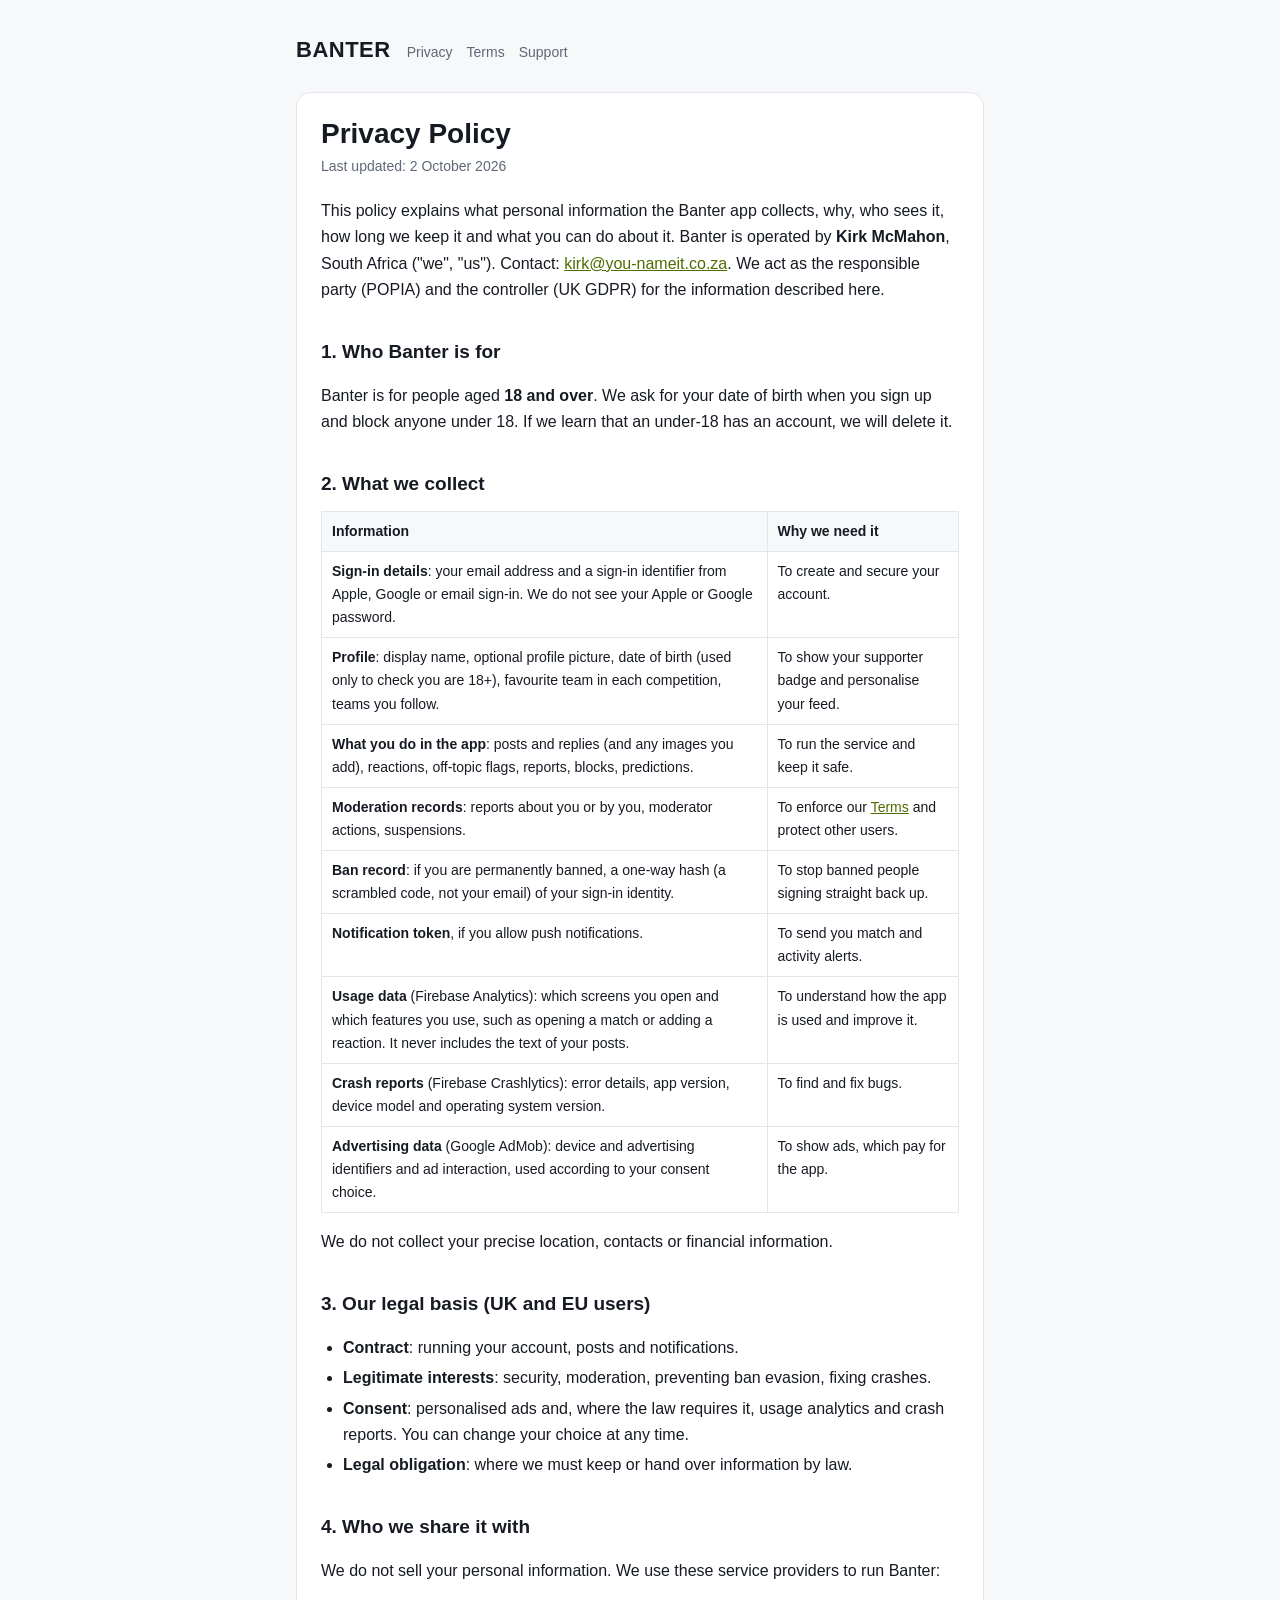
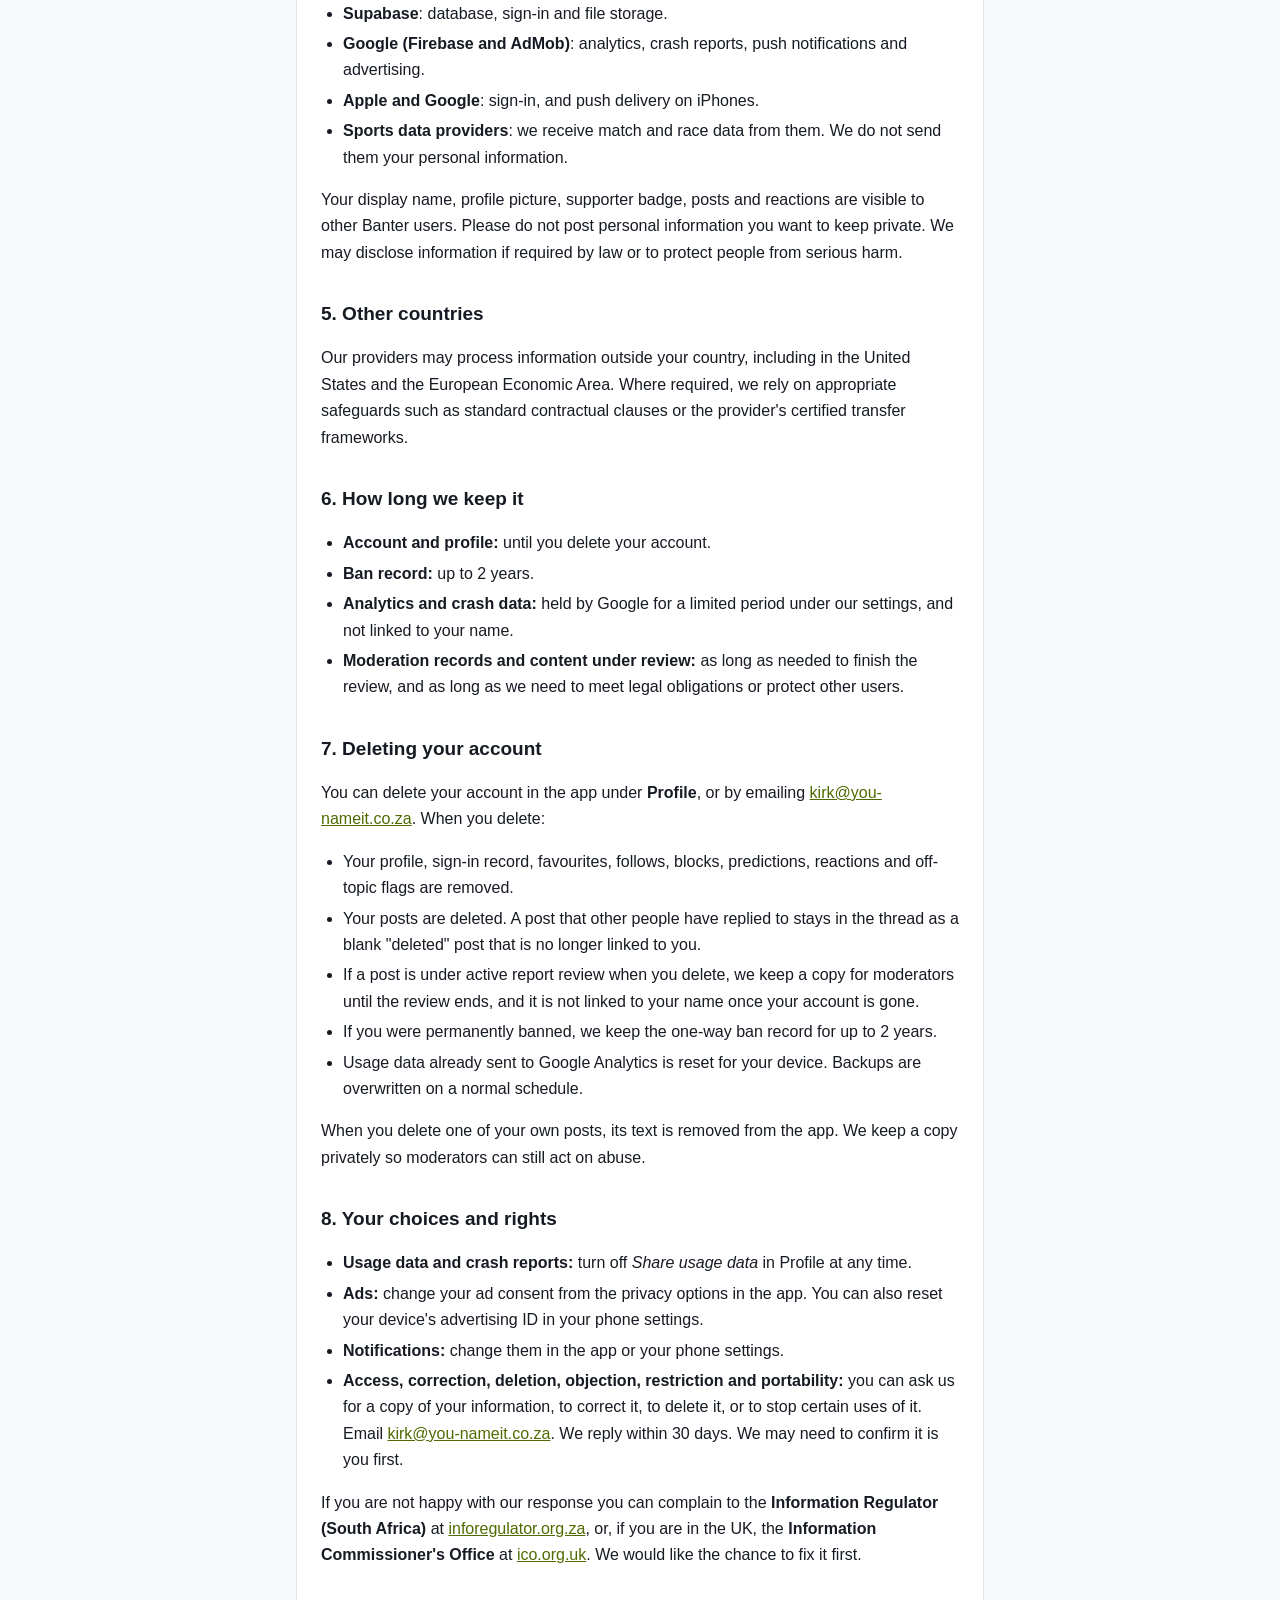
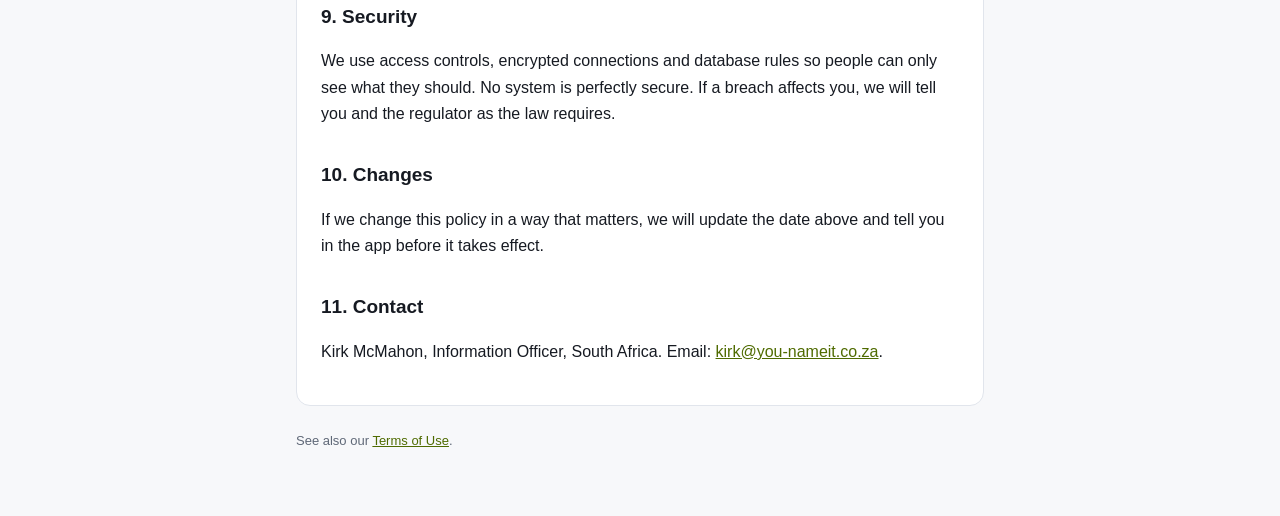
==== privacy.html @ a34d0707 "Banter legal pages" ====
<!doctype html>
<html lang="en"><head><meta charset="utf-8"><meta name="viewport" content="width=device-width,initial-scale=1">
<title>Banter Privacy Policy</title><link rel="stylesheet" href="style.css"></head>
<body><main>
<header class="site"><a class="brand" href="index.html">BANTER</a>
<nav><a href="privacy.html">Privacy</a><a href="terms.html">Terms</a><a href="mailto:kirk@you-nameit.co.za">Support</a></nav></header>
<article>
<h1>Privacy Policy</h1>
<p class="meta">Last updated: 2 October 2026</p>

<p>This policy explains what personal information the Banter app collects, why, who sees it, how long we keep it and what you can do about it. Banter is operated by <strong>Kirk McMahon</strong>, South Africa ("we", "us"). Contact: <a href="mailto:kirk@you-nameit.co.za">kirk@you-nameit.co.za</a>. We act as the responsible party (POPIA) and the controller (UK GDPR) for the information described here.</p>

<h2>1. Who Banter is for</h2>
<p>Banter is for people aged <strong>18 and over</strong>. We ask for your date of birth when you sign up and block anyone under 18. If we learn that an under-18 has an account, we will delete it.</p>

<h2>2. What we collect</h2>
<table>
<tr><th>Information</th><th>Why we need it</th></tr>
<tr><td><strong>Sign-in details</strong>: your email address and a sign-in identifier from Apple, Google or email sign-in. We do not see your Apple or Google password.</td><td>To create and secure your account.</td></tr>
<tr><td><strong>Profile</strong>: display name, optional profile picture, date of birth (used only to check you are 18+), favourite team in each competition, teams you follow.</td><td>To show your supporter badge and personalise your feed.</td></tr>
<tr><td><strong>What you do in the app</strong>: posts and replies (and any images you add), reactions, off-topic flags, reports, blocks, predictions.</td><td>To run the service and keep it safe.</td></tr>
<tr><td><strong>Moderation records</strong>: reports about you or by you, moderator actions, suspensions.</td><td>To enforce our <a href="terms.html">Terms</a> and protect other users.</td></tr>
<tr><td><strong>Ban record</strong>: if you are permanently banned, a one-way hash (a scrambled code, not your email) of your sign-in identity.</td><td>To stop banned people signing straight back up.</td></tr>
<tr><td><strong>Notification token</strong>, if you allow push notifications.</td><td>To send you match and activity alerts.</td></tr>
<tr><td><strong>Usage data</strong> (Firebase Analytics): which screens you open and which features you use, such as opening a match or adding a reaction. It never includes the text of your posts.</td><td>To understand how the app is used and improve it.</td></tr>
<tr><td><strong>Crash reports</strong> (Firebase Crashlytics): error details, app version, device model and operating system version.</td><td>To find and fix bugs.</td></tr>
<tr><td><strong>Advertising data</strong> (Google AdMob): device and advertising identifiers and ad interaction, used according to your consent choice.</td><td>To show ads, which pay for the app.</td></tr>
</table>
<p>We do not collect your precise location, contacts or financial information.</p>

<h2>3. Our legal basis (UK and EU users)</h2>
<ul>
<li><strong>Contract</strong>: running your account, posts and notifications.</li>
<li><strong>Legitimate interests</strong>: security, moderation, preventing ban evasion, fixing crashes.</li>
<li><strong>Consent</strong>: personalised ads and, where the law requires it, usage analytics and crash reports. You can change your choice at any time.</li>
<li><strong>Legal obligation</strong>: where we must keep or hand over information by law.</li>
</ul>

<h2>4. Who we share it with</h2>
<p>We do not sell your personal information. We use these service providers to run Banter:</p>
<ul>
<li><strong>Supabase</strong>: database, sign-in and file storage.</li>
<li><strong>Google (Firebase and AdMob)</strong>: analytics, crash reports, push notifications and advertising.</li>
<li><strong>Apple and Google</strong>: sign-in, and push delivery on iPhones.</li>
<li><strong>Sports data providers</strong>: we receive match and race data from them. We do not send them your personal information.</li>
</ul>
<p>Your display name, profile picture, supporter badge, posts and reactions are visible to other Banter users. Please do not post personal information you want to keep private. We may disclose information if required by law or to protect people from serious harm.</p>

<h2>5. Other countries</h2>
<p>Our providers may process information outside your country, including in the United States and the European Economic Area. Where required, we rely on appropriate safeguards such as standard contractual clauses or the provider's certified transfer frameworks.</p>

<h2>6. How long we keep it</h2>
<ul>
<li><strong>Account and profile:</strong> until you delete your account.</li>
<li><strong>Ban record:</strong> up to 2 years.</li>
<li><strong>Analytics and crash data:</strong> held by Google for a limited period under our settings, and not linked to your name.</li>
<li><strong>Moderation records and content under review:</strong> as long as needed to finish the review, and as long as we need to meet legal obligations or protect other users.</li>
</ul>

<h2>7. Deleting your account</h2>
<p>You can delete your account in the app under <strong>Profile</strong>, or by emailing <a href="mailto:kirk@you-nameit.co.za">kirk@you-nameit.co.za</a>. When you delete:</p>
<ul>
<li>Your profile, sign-in record, favourites, follows, blocks, predictions, reactions and off-topic flags are removed.</li>
<li>Your posts are deleted. A post that other people have replied to stays in the thread as a blank "deleted" post that is no longer linked to you.</li>
<li>If a post is under active report review when you delete, we keep a copy for moderators until the review ends, and it is not linked to your name once your account is gone.</li>
<li>If you were permanently banned, we keep the one-way ban record for up to 2 years.</li>
<li>Usage data already sent to Google Analytics is reset for your device. Backups are overwritten on a normal schedule.</li>
</ul>
<p>When you delete one of your own posts, its text is removed from the app. We keep a copy privately so moderators can still act on abuse.</p>

<h2>8. Your choices and rights</h2>
<ul>
<li><strong>Usage data and crash reports:</strong> turn off <em>Share usage data</em> in Profile at any time.</li>
<li><strong>Ads:</strong> change your ad consent from the privacy options in the app. You can also reset your device's advertising ID in your phone settings.</li>
<li><strong>Notifications:</strong> change them in the app or your phone settings.</li>
<li><strong>Access, correction, deletion, objection, restriction and portability:</strong> you can ask us for a copy of your information, to correct it, to delete it, or to stop certain uses of it. Email <a href="mailto:kirk@you-nameit.co.za">kirk@you-nameit.co.za</a>. We reply within 30 days. We may need to confirm it is you first.</li>
</ul>
<p>If you are not happy with our response you can complain to the <strong>Information Regulator (South Africa)</strong> at <a href="https://inforegulator.org.za">inforegulator.org.za</a>, or, if you are in the UK, the <strong>Information Commissioner's Office</strong> at <a href="https://ico.org.uk">ico.org.uk</a>. We would like the chance to fix it first.</p>

<h2>9. Security</h2>
<p>We use access controls, encrypted connections and database rules so people can only see what they should. No system is perfectly secure. If a breach affects you, we will tell you and the regulator as the law requires.</p>

<h2>10. Changes</h2>
<p>If we change this policy in a way that matters, we will update the date above and tell you in the app before it takes effect.</p>

<h2>11. Contact</h2>
<p>Kirk McMahon, Information Officer, South Africa. Email: <a href="mailto:kirk@you-nameit.co.za">kirk@you-nameit.co.za</a>.</p>
</article>
<footer>See also our <a href="terms.html">Terms of Use</a>.</footer>
</main></body></html>
---- style.css ----
:root{--bg:#f7f8fa;--card:#fff;--text:#161a22;--muted:#5f6877;--line:#e1e5ec;--accent:#4f6b00}
@media (prefers-color-scheme:dark){:root{--bg:#0d1016;--card:#151a22;--text:#eef1f6;--muted:#a3adbd;--line:#262d38;--accent:#d4ff3a}}
*{box-sizing:border-box}
body{margin:0;background:var(--bg);color:var(--text);font:16px/1.65 -apple-system,BlinkMacSystemFont,"Segoe UI",Roboto,Helvetica,Arial,sans-serif}
main{max-width:720px;margin:0 auto;padding:32px 16px 64px}
header.site{display:flex;gap:16px;align-items:baseline;flex-wrap:wrap;margin-bottom:24px}
header.site a.brand{font-weight:800;font-size:22px;color:var(--text);text-decoration:none;letter-spacing:.5px}
header.site nav a{color:var(--muted);margin-right:14px;text-decoration:none;font-size:14px}
header.site nav a:hover{color:var(--accent)}
article{background:var(--card);border:1px solid var(--line);border-radius:14px;padding:24px}
h1{font-size:28px;line-height:1.2;margin:0 0 4px}
h2{font-size:19px;margin:32px 0 8px}
p,li{color:var(--text)}
.meta{color:var(--muted);font-size:14px;margin:0 0 20px}
a{color:var(--accent)}
ul{padding-left:22px}
li{margin:4px 0}
table{border-collapse:collapse;width:100%;font-size:14px;margin:12px 0}
th,td{border:1px solid var(--line);padding:8px 10px;text-align:left;vertical-align:top}
th{background:var(--bg)}
footer{color:var(--muted);font-size:13px;margin-top:24px}
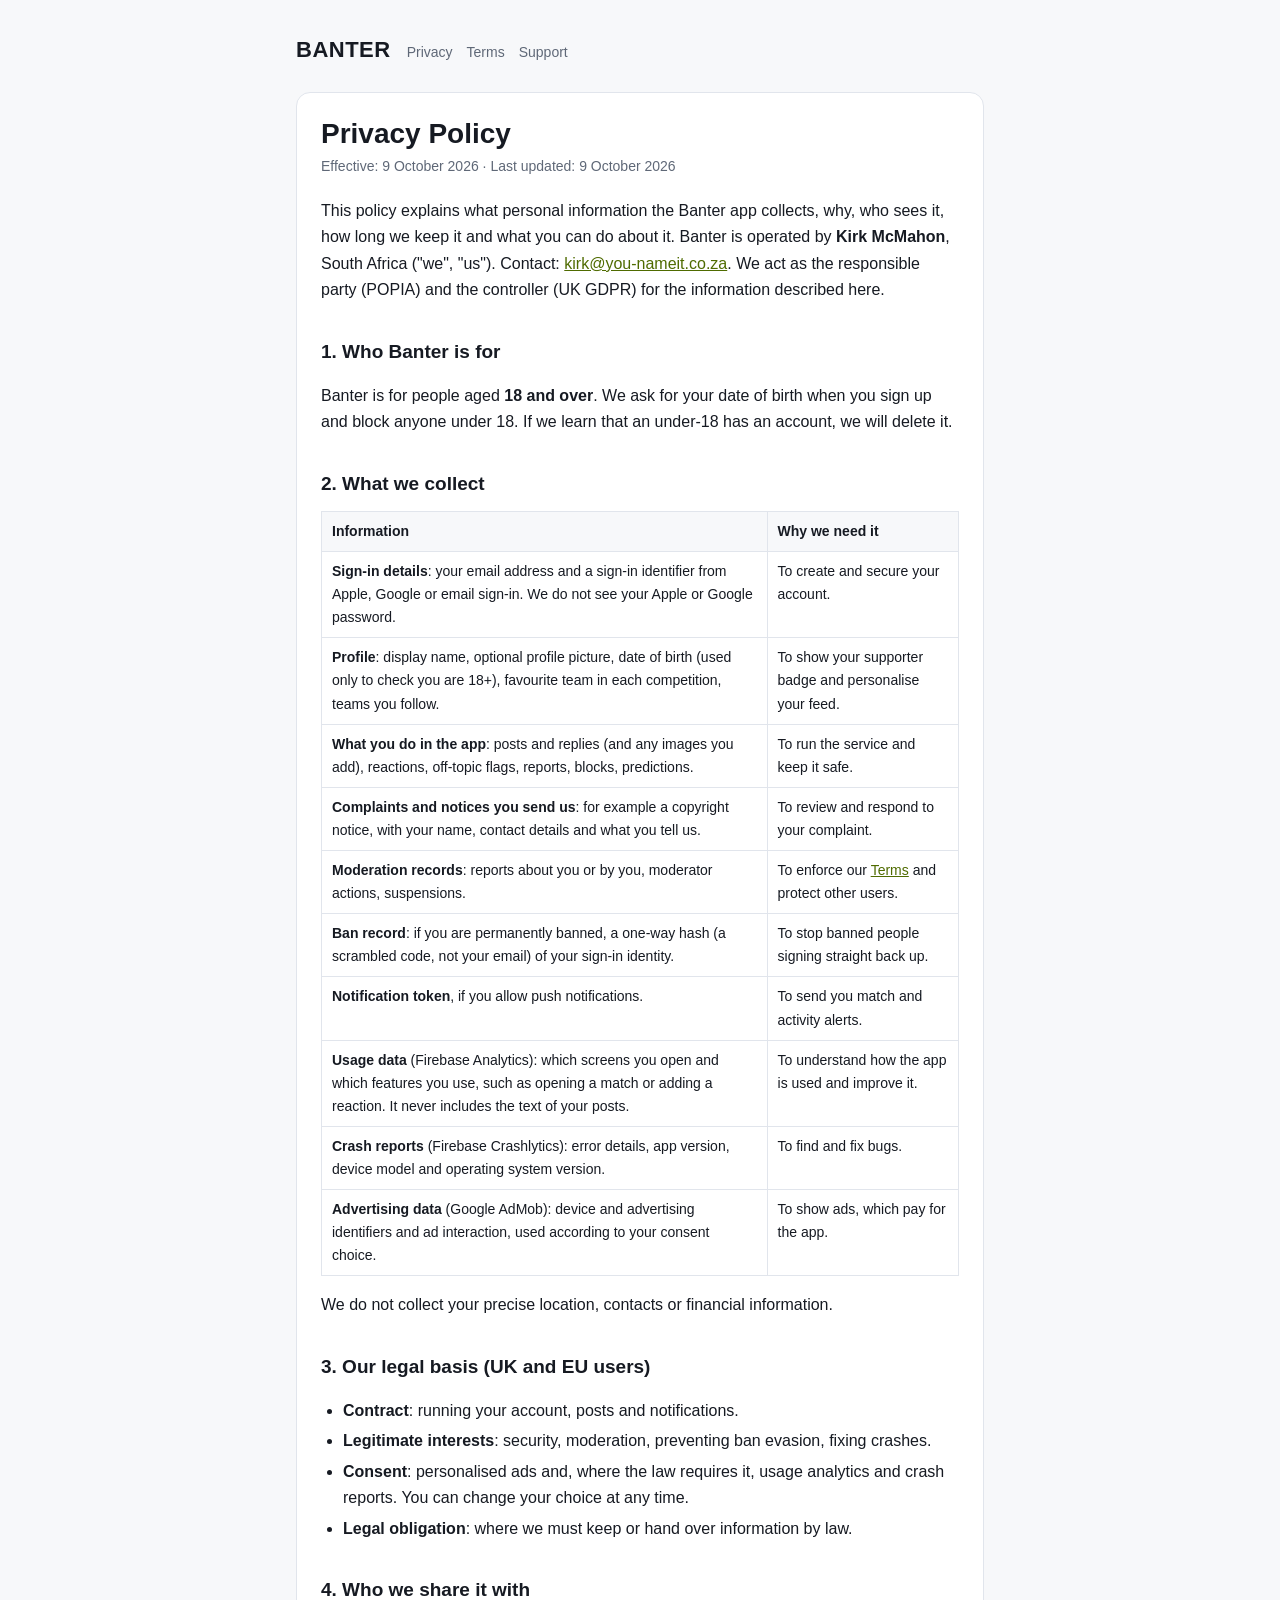
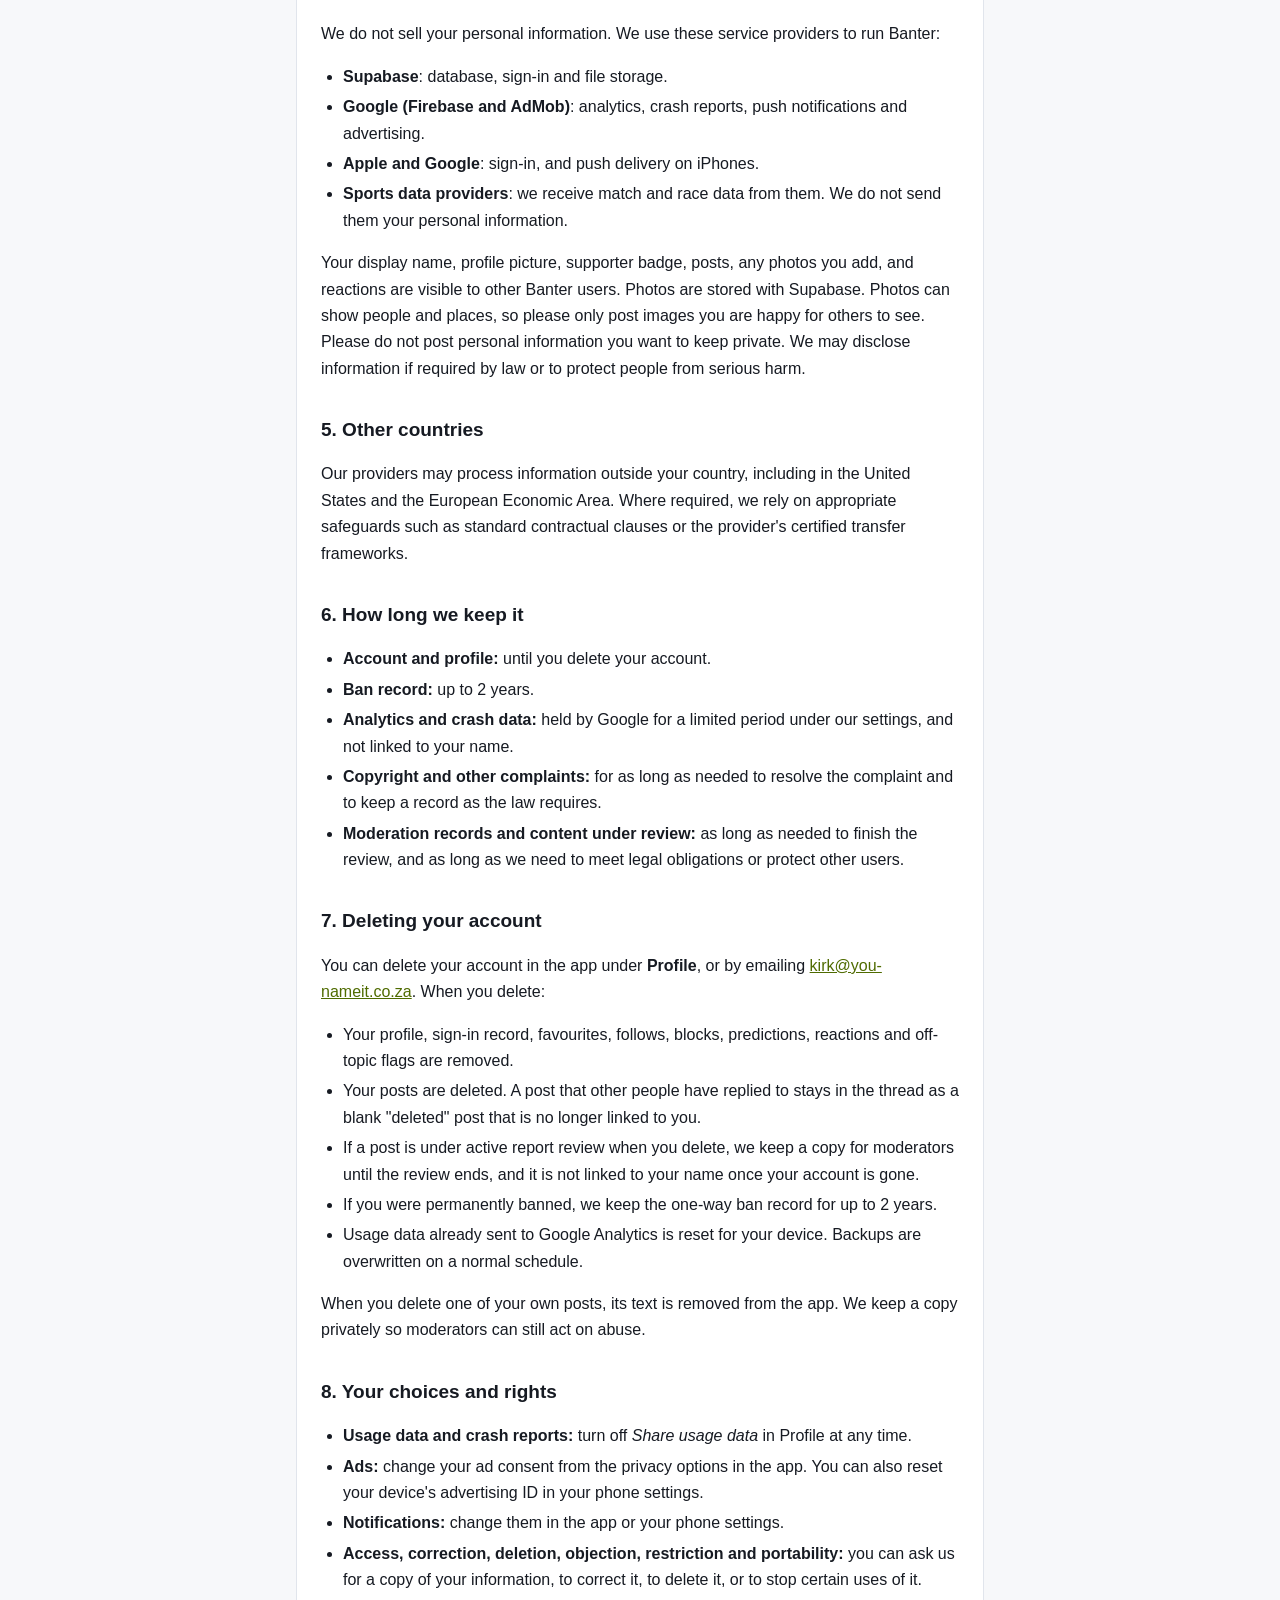
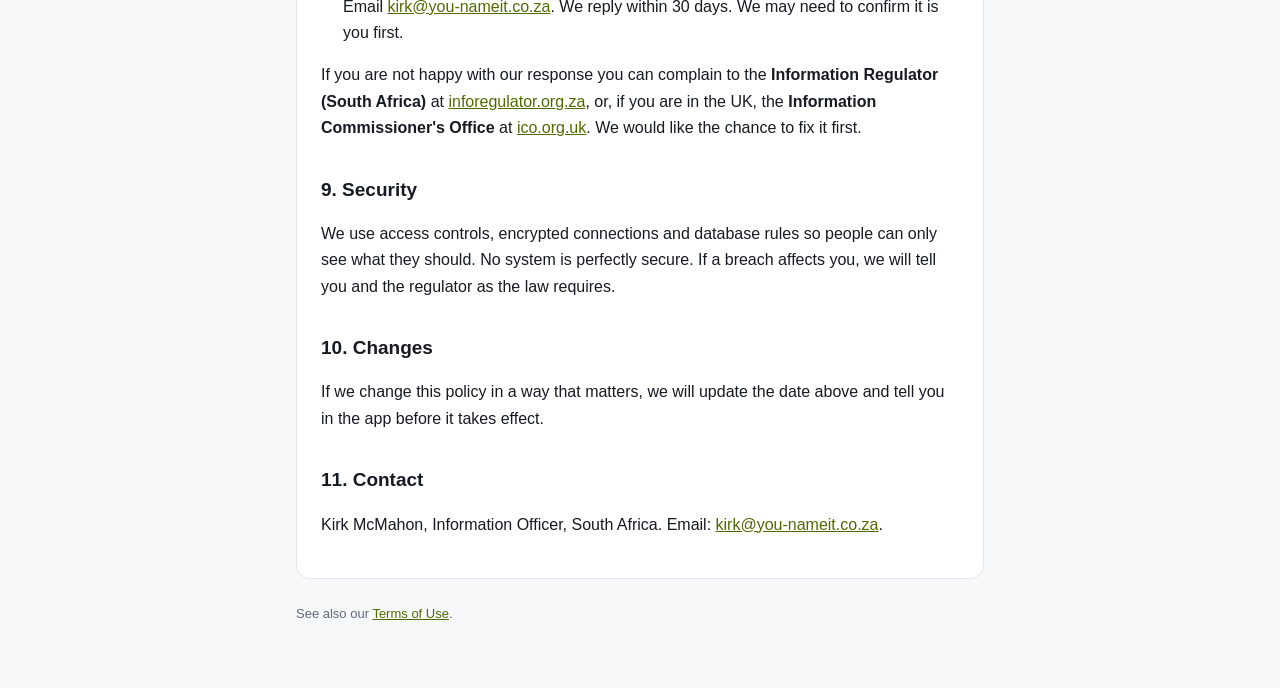
==== commit a2cdee0b: "Update privacy.html" ====
--- a/privacy.html
+++ b/privacy.html
@@ -6,7 +6,7 @@
 <nav><a href="privacy.html">Privacy</a><a href="terms.html">Terms</a><a href="mailto:kirk@you-nameit.co.za">Support</a></nav></header>
 <article>
 <h1>Privacy Policy</h1>
-<p class="meta">Last updated: 2 October 2026</p>
+<p class="meta">Effective: 9 October 2026 &middot; Last updated: 9 October 2026</p>
 
 <p>This policy explains what personal information the Banter app collects, why, who sees it, how long we keep it and what you can do about it. Banter is operated by <strong>Kirk McMahon</strong>, South Africa ("we", "us"). Contact: <a href="mailto:kirk@you-nameit.co.za">kirk@you-nameit.co.za</a>. We act as the responsible party (POPIA) and the controller (UK GDPR) for the information described here.</p>
 
@@ -19,6 +19,7 @@
 <tr><td><strong>Sign-in details</strong>: your email address and a sign-in identifier from Apple, Google or email sign-in. We do not see your Apple or Google password.</td><td>To create and secure your account.</td></tr>
 <tr><td><strong>Profile</strong>: display name, optional profile picture, date of birth (used only to check you are 18+), favourite team in each competition, teams you follow.</td><td>To show your supporter badge and personalise your feed.</td></tr>
 <tr><td><strong>What you do in the app</strong>: posts and replies (and any images you add), reactions, off-topic flags, reports, blocks, predictions.</td><td>To run the service and keep it safe.</td></tr>
+<tr><td><strong>Complaints and notices you send us</strong>: for example a copyright notice, with your name, contact details and what you tell us.</td><td>To review and respond to your complaint.</td></tr>
 <tr><td><strong>Moderation records</strong>: reports about you or by you, moderator actions, suspensions.</td><td>To enforce our <a href="terms.html">Terms</a> and protect other users.</td></tr>
 <tr><td><strong>Ban record</strong>: if you are permanently banned, a one-way hash (a scrambled code, not your email) of your sign-in identity.</td><td>To stop banned people signing straight back up.</td></tr>
 <tr><td><strong>Notification token</strong>, if you allow push notifications.</td><td>To send you match and activity alerts.</td></tr>
@@ -44,7 +45,7 @@
 <li><strong>Apple and Google</strong>: sign-in, and push delivery on iPhones.</li>
 <li><strong>Sports data providers</strong>: we receive match and race data from them. We do not send them your personal information.</li>
 </ul>
-<p>Your display name, profile picture, supporter badge, posts and reactions are visible to other Banter users. Please do not post personal information you want to keep private. We may disclose information if required by law or to protect people from serious harm.</p>
+<p>Your display name, profile picture, supporter badge, posts, any photos you add, and reactions are visible to other Banter users. Photos are stored with Supabase. Photos can show people and places, so please only post images you are happy for others to see. Please do not post personal information you want to keep private. We may disclose information if required by law or to protect people from serious harm.</p>
 
 <h2>5. Other countries</h2>
 <p>Our providers may process information outside your country, including in the United States and the European Economic Area. Where required, we rely on appropriate safeguards such as standard contractual clauses or the provider's certified transfer frameworks.</p>
@@ -54,6 +55,7 @@
 <li><strong>Account and profile:</strong> until you delete your account.</li>
 <li><strong>Ban record:</strong> up to 2 years.</li>
 <li><strong>Analytics and crash data:</strong> held by Google for a limited period under our settings, and not linked to your name.</li>
+<li><strong>Copyright and other complaints:</strong> for as long as needed to resolve the complaint and to keep a record as the law requires.</li>
 <li><strong>Moderation records and content under review:</strong> as long as needed to finish the review, and as long as we need to meet legal obligations or protect other users.</li>
 </ul>
 
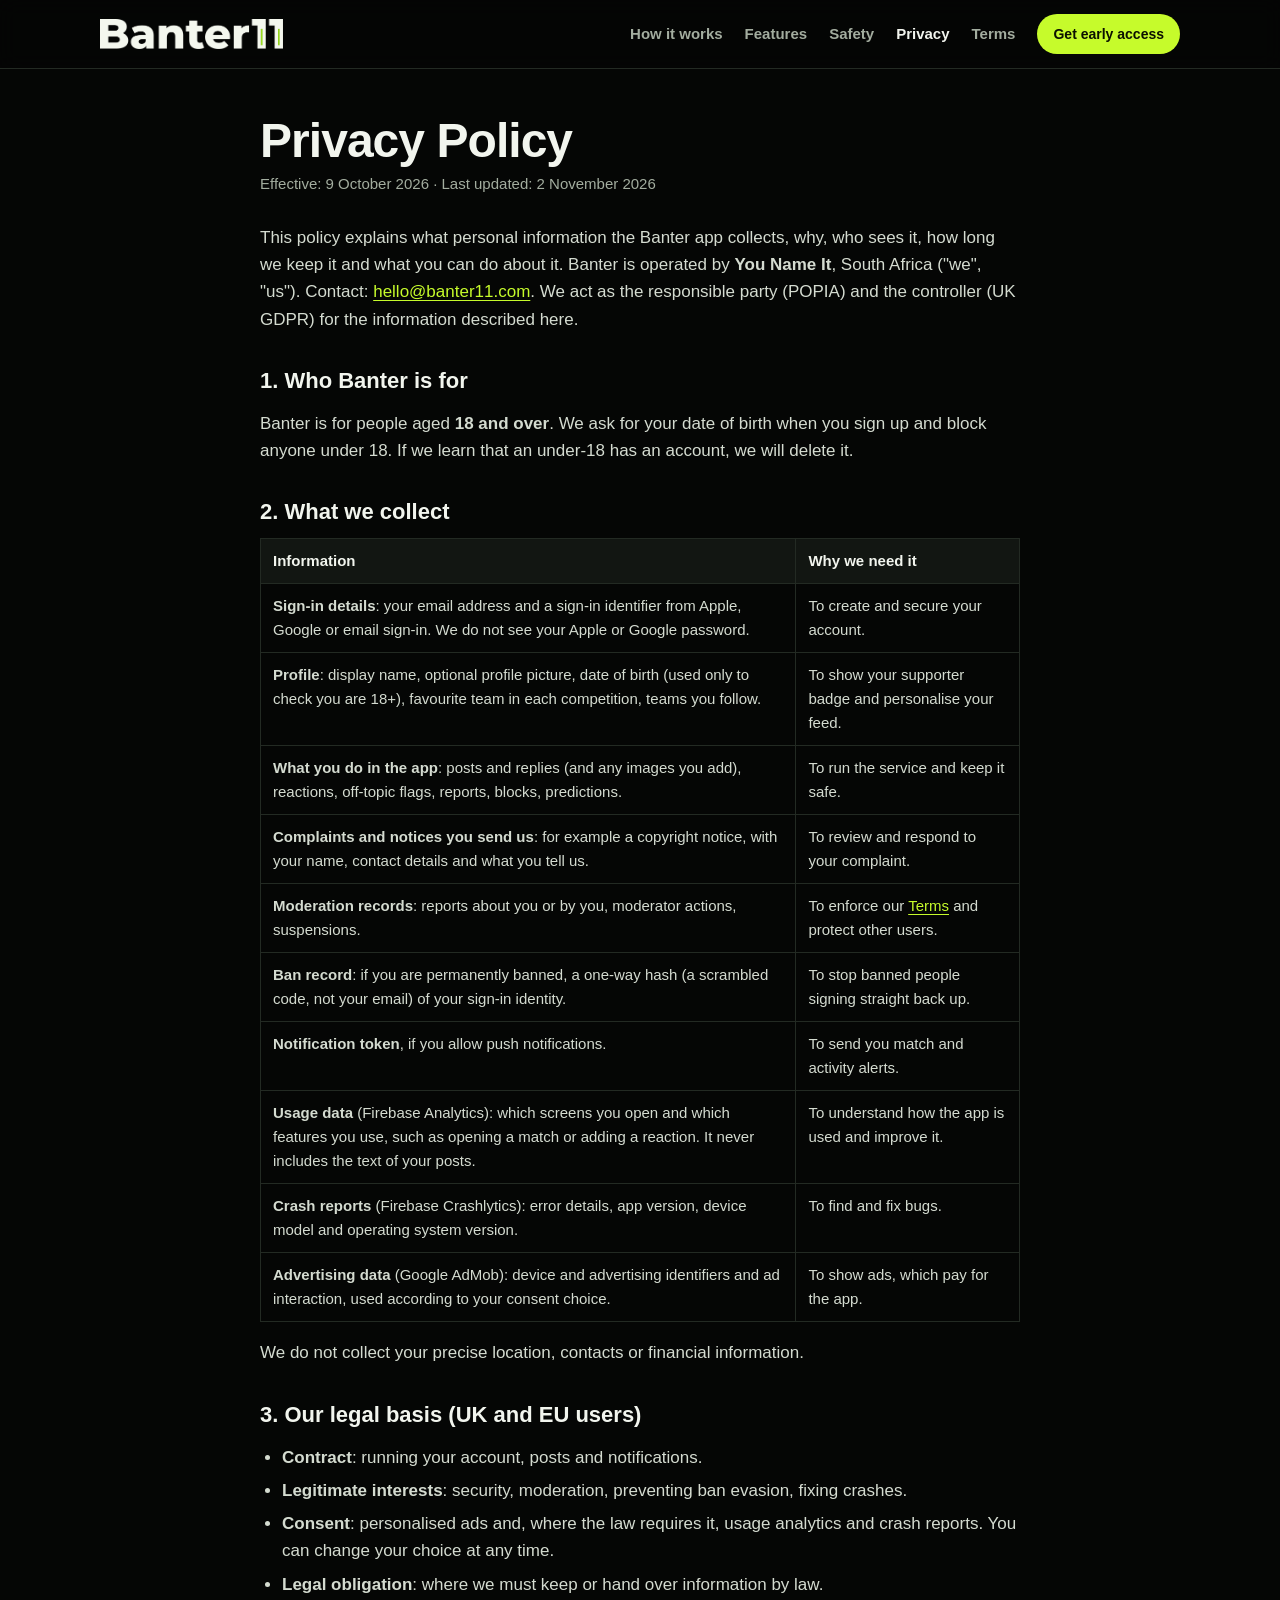
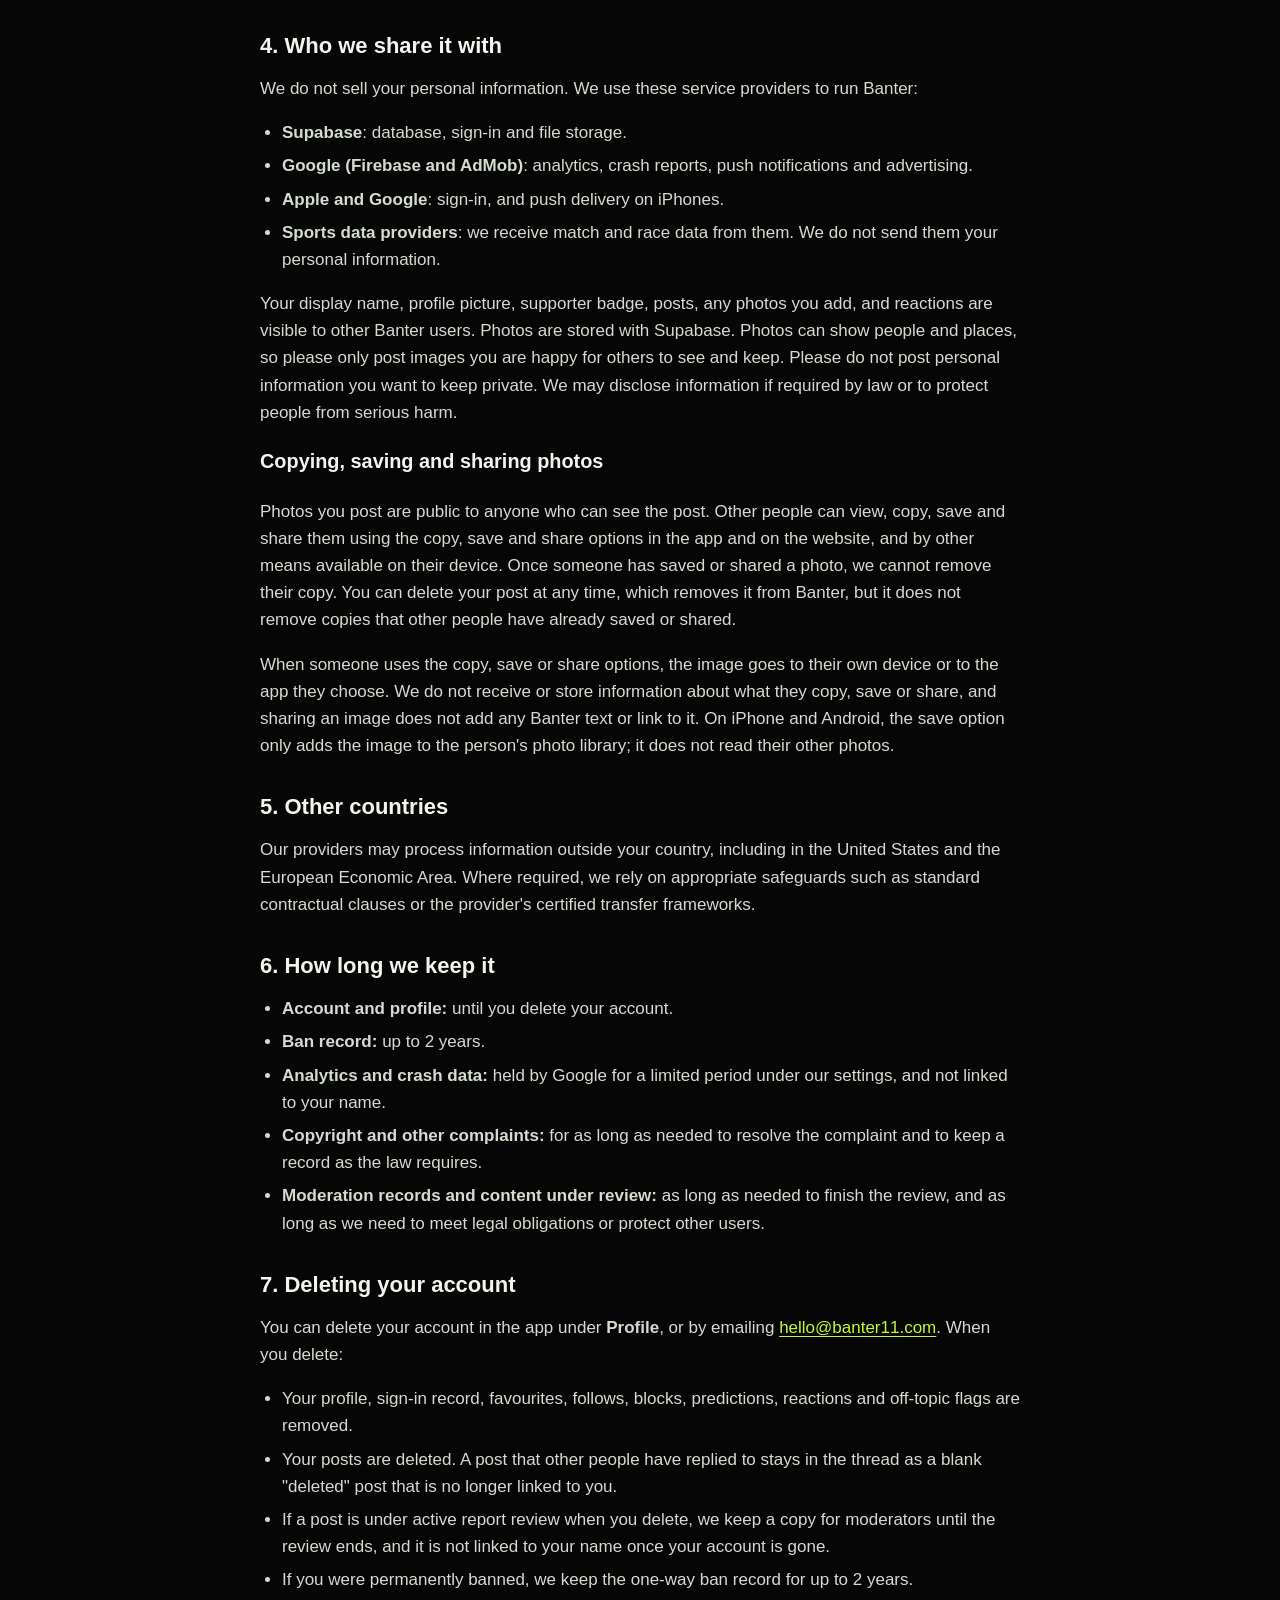
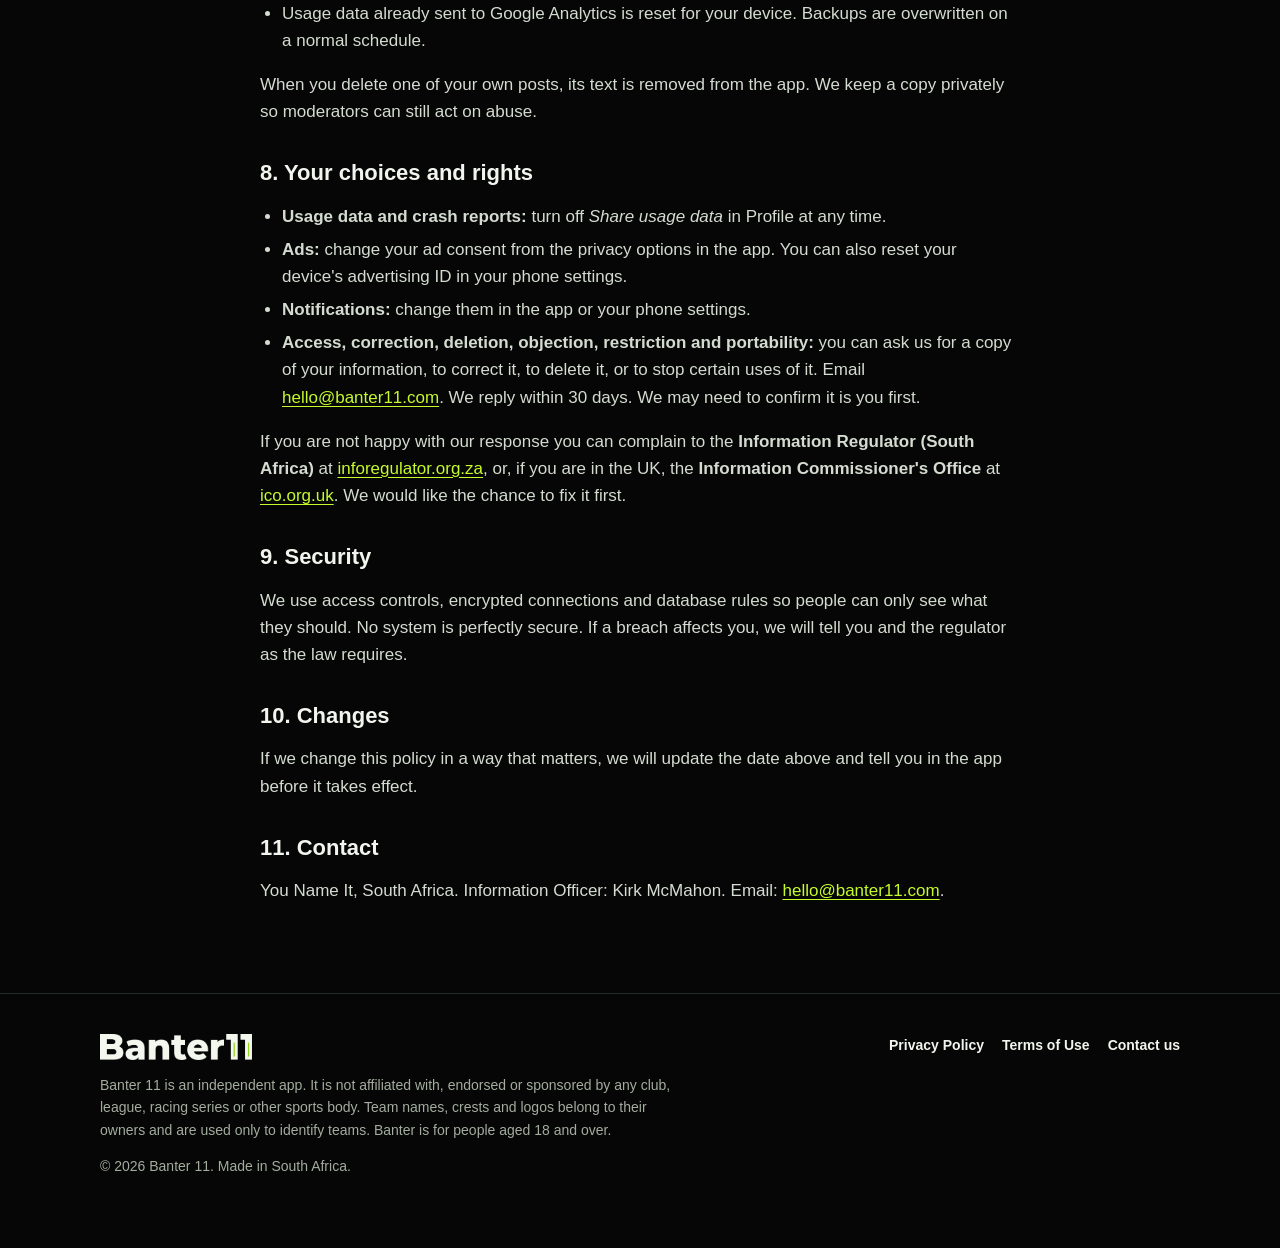
==== commit bc17400d: "New branded site, You Name It operator, hello@banter11.com, stats and photo wording" ====
--- a/privacy.html
+++ b/privacy.html
@@ -1,14 +1,30 @@
 <!doctype html>
 <html lang="en"><head><meta charset="utf-8"><meta name="viewport" content="width=device-width,initial-scale=1">
-<title>Banter Privacy Policy</title><link rel="stylesheet" href="style.css"></head>
-<body><main>
-<header class="site"><a class="brand" href="index.html">BANTER</a>
-<nav><a href="privacy.html">Privacy</a><a href="terms.html">Terms</a><a href="mailto:kirk@you-nameit.co.za">Support</a></nav></header>
-<article>
+<title>Privacy Policy · Banter 11</title>
+<meta name="description" content="How Banter 11 collects, uses and protects your personal information, and the choices you have.">
+<meta name="theme-color" content="#050605">
+<link rel="canonical" href="https://banter11.com/privacy.html">
+<link rel="icon" href="favicon.ico" sizes="any"><link rel="icon" type="image/png" href="assets/favicon.png">
+<link rel="apple-touch-icon" href="assets/apple-touch-icon.png">
+<meta property="og:title" content="Privacy Policy · Banter 11"><meta property="og:description" content="How Banter 11 collects, uses and protects your personal information, and the choices you have.">
+<meta property="og:type" content="website"><meta property="og:url" content="https://banter11.com/privacy.html">
+<meta property="og:image" content="https://banter11.com/assets/og-card.png"><meta name="twitter:card" content="summary_large_image">
+<link rel="stylesheet" href="style.css"></head>
+<body>
+<a class="skip" href="#main">Skip to content</a>
+<header class="top"><div class="wrap">
+<a class="brand" href="index.html" aria-label="Banter 11 home"><img src="assets/wordmark-light.png" alt="Banter 11" width="182" height="30"></a>
+<nav aria-label="Main">
+<a href="index.html#how">How it works</a><a href="index.html#features">Features</a><a href="index.html#safe">Safety</a>
+<a href="privacy.html" aria-current="page">Privacy</a><a href="terms.html">Terms</a>
+<a class="btn" href="index.html#early">Get early access</a></nav>
+</div></header>
+<main id="main">
+<div class="legal"><div class="wrap"><article>
 <h1>Privacy Policy</h1>
-<p class="meta">Effective: 9 October 2026 &middot; Last updated: 9 October 2026</p>
+<p class="meta">Effective: 9 October 2026 &middot; Last updated: 2 November 2026</p>
 
-<p>This policy explains what personal information the Banter app collects, why, who sees it, how long we keep it and what you can do about it. Banter is operated by <strong>Kirk McMahon</strong>, South Africa ("we", "us"). Contact: <a href="mailto:kirk@you-nameit.co.za">kirk@you-nameit.co.za</a>. We act as the responsible party (POPIA) and the controller (UK GDPR) for the information described here.</p>
+<p>This policy explains what personal information the Banter app collects, why, who sees it, how long we keep it and what you can do about it. Banter is operated by <strong>You Name It</strong>, South Africa ("we", "us"). Contact: <a href="mailto:hello@banter11.com">hello@banter11.com</a>. We act as the responsible party (POPIA) and the controller (UK GDPR) for the information described here.</p>
 
 <h2>1. Who Banter is for</h2>
 <p>Banter is for people aged <strong>18 and over</strong>. We ask for your date of birth when you sign up and block anyone under 18. If we learn that an under-18 has an account, we will delete it.</p>
@@ -45,7 +61,11 @@
 <li><strong>Apple and Google</strong>: sign-in, and push delivery on iPhones.</li>
 <li><strong>Sports data providers</strong>: we receive match and race data from them. We do not send them your personal information.</li>
 </ul>
-<p>Your display name, profile picture, supporter badge, posts, any photos you add, and reactions are visible to other Banter users. Photos are stored with Supabase. Photos can show people and places, so please only post images you are happy for others to see. Please do not post personal information you want to keep private. We may disclose information if required by law or to protect people from serious harm.</p>
+<p>Your display name, profile picture, supporter badge, posts, any photos you add, and reactions are visible to other Banter users. Photos are stored with Supabase. Photos can show people and places, so please only post images you are happy for others to see and keep. Please do not post personal information you want to keep private. We may disclose information if required by law or to protect people from serious harm.</p>
+
+<h3>Copying, saving and sharing photos</h3>
+<p>Photos you post are public to anyone who can see the post. Other people can view, copy, save and share them using the copy, save and share options in the app and on the website, and by other means available on their device. Once someone has saved or shared a photo, we cannot remove their copy. You can delete your post at any time, which removes it from Banter, but it does not remove copies that other people have already saved or shared.</p>
+<p>When someone uses the copy, save or share options, the image goes to their own device or to the app they choose. We do not receive or store information about what they copy, save or share, and sharing an image does not add any Banter text or link to it. On iPhone and Android, the save option only adds the image to the person's photo library; it does not read their other photos.</p>
 
 <h2>5. Other countries</h2>
 <p>Our providers may process information outside your country, including in the United States and the European Economic Area. Where required, we rely on appropriate safeguards such as standard contractual clauses or the provider's certified transfer frameworks.</p>
@@ -60,7 +80,7 @@
 </ul>
 
 <h2>7. Deleting your account</h2>
-<p>You can delete your account in the app under <strong>Profile</strong>, or by emailing <a href="mailto:kirk@you-nameit.co.za">kirk@you-nameit.co.za</a>. When you delete:</p>
+<p>You can delete your account in the app under <strong>Profile</strong>, or by emailing <a href="mailto:hello@banter11.com">hello@banter11.com</a>. When you delete:</p>
 <ul>
 <li>Your profile, sign-in record, favourites, follows, blocks, predictions, reactions and off-topic flags are removed.</li>
 <li>Your posts are deleted. A post that other people have replied to stays in the thread as a blank "deleted" post that is no longer linked to you.</li>
@@ -75,7 +95,7 @@
 <li><strong>Usage data and crash reports:</strong> turn off <em>Share usage data</em> in Profile at any time.</li>
 <li><strong>Ads:</strong> change your ad consent from the privacy options in the app. You can also reset your device's advertising ID in your phone settings.</li>
 <li><strong>Notifications:</strong> change them in the app or your phone settings.</li>
-<li><strong>Access, correction, deletion, objection, restriction and portability:</strong> you can ask us for a copy of your information, to correct it, to delete it, or to stop certain uses of it. Email <a href="mailto:kirk@you-nameit.co.za">kirk@you-nameit.co.za</a>. We reply within 30 days. We may need to confirm it is you first.</li>
+<li><strong>Access, correction, deletion, objection, restriction and portability:</strong> you can ask us for a copy of your information, to correct it, to delete it, or to stop certain uses of it. Email <a href="mailto:hello@banter11.com">hello@banter11.com</a>. We reply within 30 days. We may need to confirm it is you first.</li>
 </ul>
 <p>If you are not happy with our response you can complain to the <strong>Information Regulator (South Africa)</strong> at <a href="https://inforegulator.org.za">inforegulator.org.za</a>, or, if you are in the UK, the <strong>Information Commissioner's Office</strong> at <a href="https://ico.org.uk">ico.org.uk</a>. We would like the chance to fix it first.</p>
 
@@ -86,7 +106,13 @@
 <p>If we change this policy in a way that matters, we will update the date above and tell you in the app before it takes effect.</p>
 
 <h2>11. Contact</h2>
-<p>Kirk McMahon, Information Officer, South Africa. Email: <a href="mailto:kirk@you-nameit.co.za">kirk@you-nameit.co.za</a>.</p>
-</article>
-<footer>See also our <a href="terms.html">Terms of Use</a>.</footer>
-</main></body></html>
+<p>You Name It, South Africa. Information Officer: Kirk McMahon. Email: <a href="mailto:hello@banter11.com">hello@banter11.com</a>.</p>
+</article></div></div>
+</main>
+<footer><div class="wrap">
+<div><img src="assets/wordmark-light.png" alt="Banter 11" width="152" height="25">
+<p class="disclaimer">Banter 11 is an independent app. It is not affiliated with, endorsed or sponsored by any club, league, racing series or other sports body. Team names, crests and logos belong to their owners and are used only to identify teams. Banter is for people aged 18 and over.</p>
+<p>&copy; 2026 Banter 11. Made in South Africa.</p></div>
+<nav aria-label="Footer"><a href="privacy.html">Privacy Policy</a><a href="terms.html">Terms of Use</a><a href="mailto:hello@banter11.com">Contact us</a></nav>
+</div></footer>
+</body></html>
--- a/style.css
+++ b/style.css
@@ -1,21 +1,167 @@
-:root{--bg:#f7f8fa;--card:#fff;--text:#161a22;--muted:#5f6877;--line:#e1e5ec;--accent:#4f6b00}
-@media (prefers-color-scheme:dark){:root{--bg:#0d1016;--card:#151a22;--text:#eef1f6;--muted:#a3adbd;--line:#262d38;--accent:#d4ff3a}}
+:root{
+  --bg:#050605; --bg2:#0d100d; --card:#121612; --line:#232a23;
+  --text:#f2f5ee; --muted:#a3ad9f; --lime:#c6fb2b; --lime-ink:#0b1000;
+  --home:#c6fb2b; --away:#7fd0ff;
+  --radius:18px; --max:1120px;
+}
 *{box-sizing:border-box}
-body{margin:0;background:var(--bg);color:var(--text);font:16px/1.65 -apple-system,BlinkMacSystemFont,"Segoe UI",Roboto,Helvetica,Arial,sans-serif}
-main{max-width:720px;margin:0 auto;padding:32px 16px 64px}
-header.site{display:flex;gap:16px;align-items:baseline;flex-wrap:wrap;margin-bottom:24px}
-header.site a.brand{font-weight:800;font-size:22px;color:var(--text);text-decoration:none;letter-spacing:.5px}
-header.site nav a{color:var(--muted);margin-right:14px;text-decoration:none;font-size:14px}
-header.site nav a:hover{color:var(--accent)}
-article{background:var(--card);border:1px solid var(--line);border-radius:14px;padding:24px}
-h1{font-size:28px;line-height:1.2;margin:0 0 4px}
-h2{font-size:19px;margin:32px 0 8px}
-p,li{color:var(--text)}
-.meta{color:var(--muted);font-size:14px;margin:0 0 20px}
-a{color:var(--accent)}
-ul{padding-left:22px}
-li{margin:4px 0}
-table{border-collapse:collapse;width:100%;font-size:14px;margin:12px 0}
-th,td{border:1px solid var(--line);padding:8px 10px;text-align:left;vertical-align:top}
-th{background:var(--bg)}
-footer{color:var(--muted);font-size:13px;margin-top:24px}
+html{scroll-behavior:smooth;-webkit-text-size-adjust:100%}
+body{margin:0;background:var(--bg);color:var(--text);
+  font:17px/1.6 -apple-system,BlinkMacSystemFont,"Segoe UI",Roboto,Helvetica,Arial,sans-serif;
+  -webkit-font-smoothing:antialiased}
+a{color:var(--lime);text-underline-offset:3px}
+a:hover{color:#fff}
+img{max-width:100%;display:block}
+.wrap{max-width:var(--max);margin:0 auto;padding:0 20px}
+.skip{position:absolute;left:-999px}
+.skip:focus{left:12px;top:12px;background:var(--lime);color:var(--lime-ink);padding:8px 12px;border-radius:8px;z-index:9}
+
+/* header */
+.top{position:sticky;top:0;z-index:5;background:rgba(5,6,5,.82);backdrop-filter:blur(10px);
+  border-bottom:1px solid var(--line)}
+.top .wrap{display:flex;align-items:center;justify-content:space-between;height:68px;gap:16px}
+.brand img{height:30px;width:auto}
+.top nav{display:flex;gap:22px;align-items:center}
+.top nav a{color:var(--muted);text-decoration:none;font-weight:600;font-size:15px}
+.top nav a:hover,.top nav a[aria-current]{color:var(--text)}
+.btn{display:inline-flex;align-items:center;gap:8px;background:var(--lime);color:var(--lime-ink)!important;
+  font-weight:800;text-decoration:none;padding:13px 22px;border-radius:999px;font-size:16px;border:0;cursor:pointer;
+  transition:transform .15s ease, box-shadow .15s ease}
+.btn:hover{transform:translateY(-1px);box-shadow:0 8px 28px rgba(198,251,43,.25)}
+.btn.ghost{background:transparent;color:var(--text)!important;border:1.5px solid var(--line)}
+.btn.ghost:hover{border-color:var(--lime);box-shadow:none}
+.top .btn{padding:9px 16px;font-size:14px}
+
+/* hero */
+.hero{padding:64px 0 40px;background:
+  radial-gradient(900px 420px at 85% 0%,rgba(198,251,43,.10),transparent 60%),var(--bg)}
+.hero .wrap{display:grid;grid-template-columns:1.15fr .85fr;gap:40px;align-items:center}
+.eyebrow{display:inline-block;color:var(--lime);font-weight:800;letter-spacing:.14em;font-size:13px;text-transform:uppercase;margin-bottom:14px}
+h1{font-size:clamp(40px,6.2vw,72px);line-height:1.02;margin:0 0 20px;letter-spacing:-.02em;font-weight:900}
+h1 em{font-style:normal;color:var(--lime);white-space:nowrap}
+.lead{font-size:clamp(18px,2vw,21px);color:#d4dbd0;max-width:34em;margin:0 0 28px}
+.cta{display:flex;flex-wrap:wrap;gap:12px;align-items:center}
+.note{color:var(--muted);font-size:14px;margin-top:14px}
+.hero-art{display:flex;justify-content:center}
+
+
+/* sections */
+section{padding:72px 0}
+section.alt{background:var(--bg2);border-block:1px solid var(--line)}
+h2{font-size:clamp(28px,3.6vw,42px);line-height:1.1;margin:0 0 14px;letter-spacing:-.015em;font-weight:900}
+.sub{color:var(--muted);max-width:40em;margin:0 0 40px;font-size:18px}
+.steps{display:grid;grid-template-columns:repeat(3,1fr);gap:18px;counter-reset:s;padding:0;list-style:none;margin:0}
+.steps li{background:var(--card);border:1px solid var(--line);border-radius:var(--radius);padding:26px;counter-increment:s}
+.steps li::before{content:counter(s);display:grid;place-items:center;width:38px;height:38px;border-radius:50%;
+  background:var(--lime);color:var(--lime-ink);font-weight:900;margin-bottom:14px}
+.steps h3,.grid h3{margin:0 0 6px;font-size:20px}
+.steps p,.grid p{margin:0;color:var(--muted)}
+.grid{display:grid;grid-template-columns:repeat(3,1fr);gap:18px}
+.grid article{background:var(--card);border:1px solid var(--line);border-radius:var(--radius);padding:24px}
+.grid .ico{font-size:26px;margin-bottom:10px}
+
+/* app illustration */
+.split{display:grid;grid-template-columns:1fr 1fr;gap:48px;align-items:center}
+.phone{background:#000;border:1px solid #2a312a;border-radius:34px;padding:16px;max-width:380px;margin:0 auto;
+  box-shadow:0 30px 80px rgba(0,0,0,.6)}
+.score{background:var(--card);border:1px solid var(--line);border-radius:18px;padding:16px;text-align:center}
+.score .live{display:inline-block;color:#ff6b5e;font-weight:800;font-size:12px;letter-spacing:.12em}
+.score .row{display:flex;align-items:center;justify-content:space-between;margin-top:8px;font-weight:900;font-size:26px}
+.badge{display:inline-grid;place-items:center;min-width:54px;padding:6px 10px;border-radius:10px;font-weight:900;font-size:14px;letter-spacing:.06em}
+.badge.h{background:var(--home);color:var(--lime-ink)}
+.badge.a{background:var(--away);color:#001018}
+.tabs{display:flex;margin:14px 0 2px;border-bottom:1px solid var(--line)}
+.tabs span{flex:1;text-align:center;padding:10px 0;font-weight:800;letter-spacing:.1em;font-size:13px;color:var(--muted)}
+.tabs .on{color:var(--text);border-bottom:2px solid var(--lime)}
+.post{margin-top:10px;padding:13px 14px;background:var(--card);border:1px solid var(--line);border-radius:14px;font-size:15px}
+.post .who{display:flex;align-items:center;gap:8px;margin-bottom:6px;color:var(--muted);font-size:13px}
+.post p{margin:0 0 8px;color:var(--text)}
+.react{display:flex;gap:8px;font-size:13px;color:var(--muted)}
+.react span{background:#1a201a;border:1px solid var(--line);border-radius:999px;padding:3px 10px}
+.fine{color:var(--muted);font-size:13px;text-align:center;margin-top:12px}
+ul.ticks{list-style:none;padding:0;margin:20px 0 0;display:grid;gap:12px}
+ul.ticks li{padding-left:34px;position:relative;color:#d4dbd0}
+ul.ticks li::before{content:"";position:absolute;left:0;top:6px;width:20px;height:20px;border-radius:50%;background:var(--lime)}
+ul.ticks li::after{content:"";position:absolute;left:7px;top:10px;width:5px;height:9px;border:solid var(--lime-ink);border-width:0 2.5px 2.5px 0;transform:rotate(45deg)}
+
+.cta-band{text-align:center}
+.cta-band .cta{justify-content:center}
+
+/* footer */
+footer{border-top:1px solid var(--line);padding:40px 0 56px;color:var(--muted);font-size:14px}
+footer .wrap{display:grid;grid-template-columns:1.3fr 1fr;gap:28px}
+footer img{height:26px;margin-bottom:12px}
+footer nav{display:flex;flex-wrap:wrap;gap:18px;align-items:flex-start;justify-content:flex-end}
+footer a{color:var(--text);text-decoration:none;font-weight:600}
+footer a:hover{color:var(--lime)}
+.disclaimer{max-width:46em}
+
+/* legal pages */
+.legal{padding:48px 0 72px}
+.legal article{max-width:760px;margin:0 auto}
+.legal h1{font-size:clamp(34px,5vw,48px);margin-bottom:6px}
+.legal .meta{color:var(--muted);margin:0 0 28px;font-size:15px}
+.legal h2{font-size:22px;margin:36px 0 10px;letter-spacing:0}
+.legal p,.legal li{color:#d4dbd0}
+.legal ul{padding-left:22px}
+.legal li{margin:6px 0}
+.legal table{width:100%;border-collapse:collapse;margin:14px 0;font-size:15px}
+.legal th,.legal td{border:1px solid var(--line);padding:10px 12px;text-align:left;vertical-align:top}
+.legal th{background:var(--card);color:var(--text)}
+.legal td{color:#d4dbd0}
+
+@media (max-width:860px){
+  .hero .wrap,.split,footer .wrap{grid-template-columns:1fr}
+  .hero-art{order:-1}
+  .stage{width:min(340px,86vw)}
+  .steps,.grid{grid-template-columns:1fr}
+  footer nav{justify-content:flex-start}
+  .top nav a:not(.btn){display:none}
+  section{padding:52px 0}
+  .legal table{display:block;overflow-x:auto}
+}
+@media (prefers-reduced-motion:reduce){html{scroll-behavior:auto}.btn{transition:none}}
+
+/* hero animation */
+.slogan{margin:0 0 26px;font-weight:700;color:var(--text);font-size:clamp(16px,1.8vw,19px);max-width:30em}
+.slogan strong{color:var(--lime)}
+.stage{position:relative;width:min(460px,80vw);aspect-ratio:1/1;border-radius:36px;overflow:hidden;
+  background:radial-gradient(circle at 50% 30%,#18200a,#070905 70%);box-shadow:0 0 0 1px var(--line),0 30px 80px rgba(198,251,43,.10)}
+.stage .lights{position:absolute;inset:0;background:conic-gradient(from 200deg at 15% -10%,transparent 0 10%,rgba(198,251,43,.12) 14%,transparent 20%),conic-gradient(from 140deg at 85% -10%,transparent 0 10%,rgba(198,251,43,.12) 14%,transparent 20%);animation:flick 6s ease-in-out infinite}
+.scene{position:absolute;inset:0;width:100%;height:100%;opacity:0;animation:scn 16s infinite}
+.s1{animation-delay:0s}.s3{animation-delay:4s}.s4{animation-delay:8s}.s2{animation-delay:12s}
+.s1 .ball{animation:kick 1.4s cubic-bezier(.3,.7,.5,1) infinite}
+.crowd{position:absolute;left:0;right:0;bottom:-6px;display:flex;justify-content:space-around;z-index:1}
+.crowd i{width:11%;aspect-ratio:1/1.05;background:#243005;border-radius:50% 50% 0 0;animation:cheer .9s ease-in-out var(--d) infinite;transform-origin:bottom}
+.crowd i:nth-child(3n){background:#1a2404}.crowd i:nth-child(4n){background:#2f3f07}
+.mascot{position:absolute;left:50%;bottom:0;width:66%;height:auto;transform:translateX(-50%);z-index:2;transform-origin:50% 100%;animation:shout 2.4s ease-in-out infinite}
+.rings{position:absolute;left:50%;top:41%;width:0;height:0;z-index:3}
+.rings b{position:absolute;left:-30px;top:-30px;width:60px;height:60px;border-radius:50%;border:3px solid var(--lime);opacity:0;animation:ring 2.4s ease-out infinite}
+.rings b:nth-child(2){animation-delay:.25s}.rings b:nth-child(3){animation-delay:.5s}
+.sport{position:absolute;left:16px;top:16px;z-index:4;height:30px;min-width:130px}
+.sport span{position:absolute;left:0;top:0;opacity:0;white-space:nowrap;background:var(--lime);color:var(--lime-ink);font-weight:900;font-size:13px;letter-spacing:.12em;text-transform:uppercase;padding:7px 13px;border-radius:999px;animation:scn 16s infinite}
+.sport .l3{animation-delay:4s}.sport .l4{animation-delay:8s}.sport .l2{animation-delay:12s}
+@keyframes scn{0%{opacity:0}3%{opacity:1}24%{opacity:1}28%{opacity:0}100%{opacity:0}}
+@keyframes kick{0%{transform:translate(60px,320px)}50%{transform:translate(200px,110px)}100%{transform:translate(340px,320px)}}
+@keyframes cheer{0%,100%{transform:translateY(8px)}50%{transform:translateY(-6px)}}
+@keyframes shout{0%,100%{transform:translateX(-50%) scale(1) rotate(0)}12%{transform:translateX(-50%) scale(1.06) rotate(-1.5deg)}24%{transform:translateX(-50%) scale(1) rotate(0)}}
+@keyframes ring{0%{transform:scale(.6);opacity:.9}100%{transform:scale(6);opacity:0}}
+@keyframes flick{0%,100%{opacity:.7}50%{opacity:1}}
+@media (prefers-reduced-motion:reduce){
+  .stage *,.stage{animation:none!important}
+  .scene.s1,.sport .l1{opacity:1}.s1 .ball{transform:translate(200px,110px)}
+}
+
+/* sports grid */
+.grid article{position:relative}
+.tag{display:inline-block;font-size:11px;font-weight:900;letter-spacing:.12em;text-transform:uppercase;color:var(--muted);border:1px solid var(--line);border-radius:999px;padding:4px 10px;margin-bottom:12px}
+.tag.on{background:var(--lime);color:var(--lime-ink);border-color:var(--lime)}
+.grid article.live{border-color:rgba(198,251,43,.5);box-shadow:0 0 40px rgba(198,251,43,.08)}
+.grid article:not(.live) .ico{filter:grayscale(.6);opacity:.8}
+.grid article.watch{border-style:dashed;background:transparent}
+.every{margin:44px 0 16px;font-size:14px;letter-spacing:.14em;text-transform:uppercase;color:var(--muted)}
+.chips{display:grid;grid-template-columns:repeat(4,1fr);gap:14px}
+.chips div{background:var(--card);border:1px solid var(--line);border-radius:14px;padding:16px 18px;display:flex;flex-direction:column;gap:6px}
+.chips b{font-size:16px}.chips span{color:var(--muted);font-size:14.5px;line-height:1.5}
+@media (max-width:900px){.chips{grid-template-columns:1fr 1fr}}
+@media (max-width:560px){.chips{grid-template-columns:1fr}}
